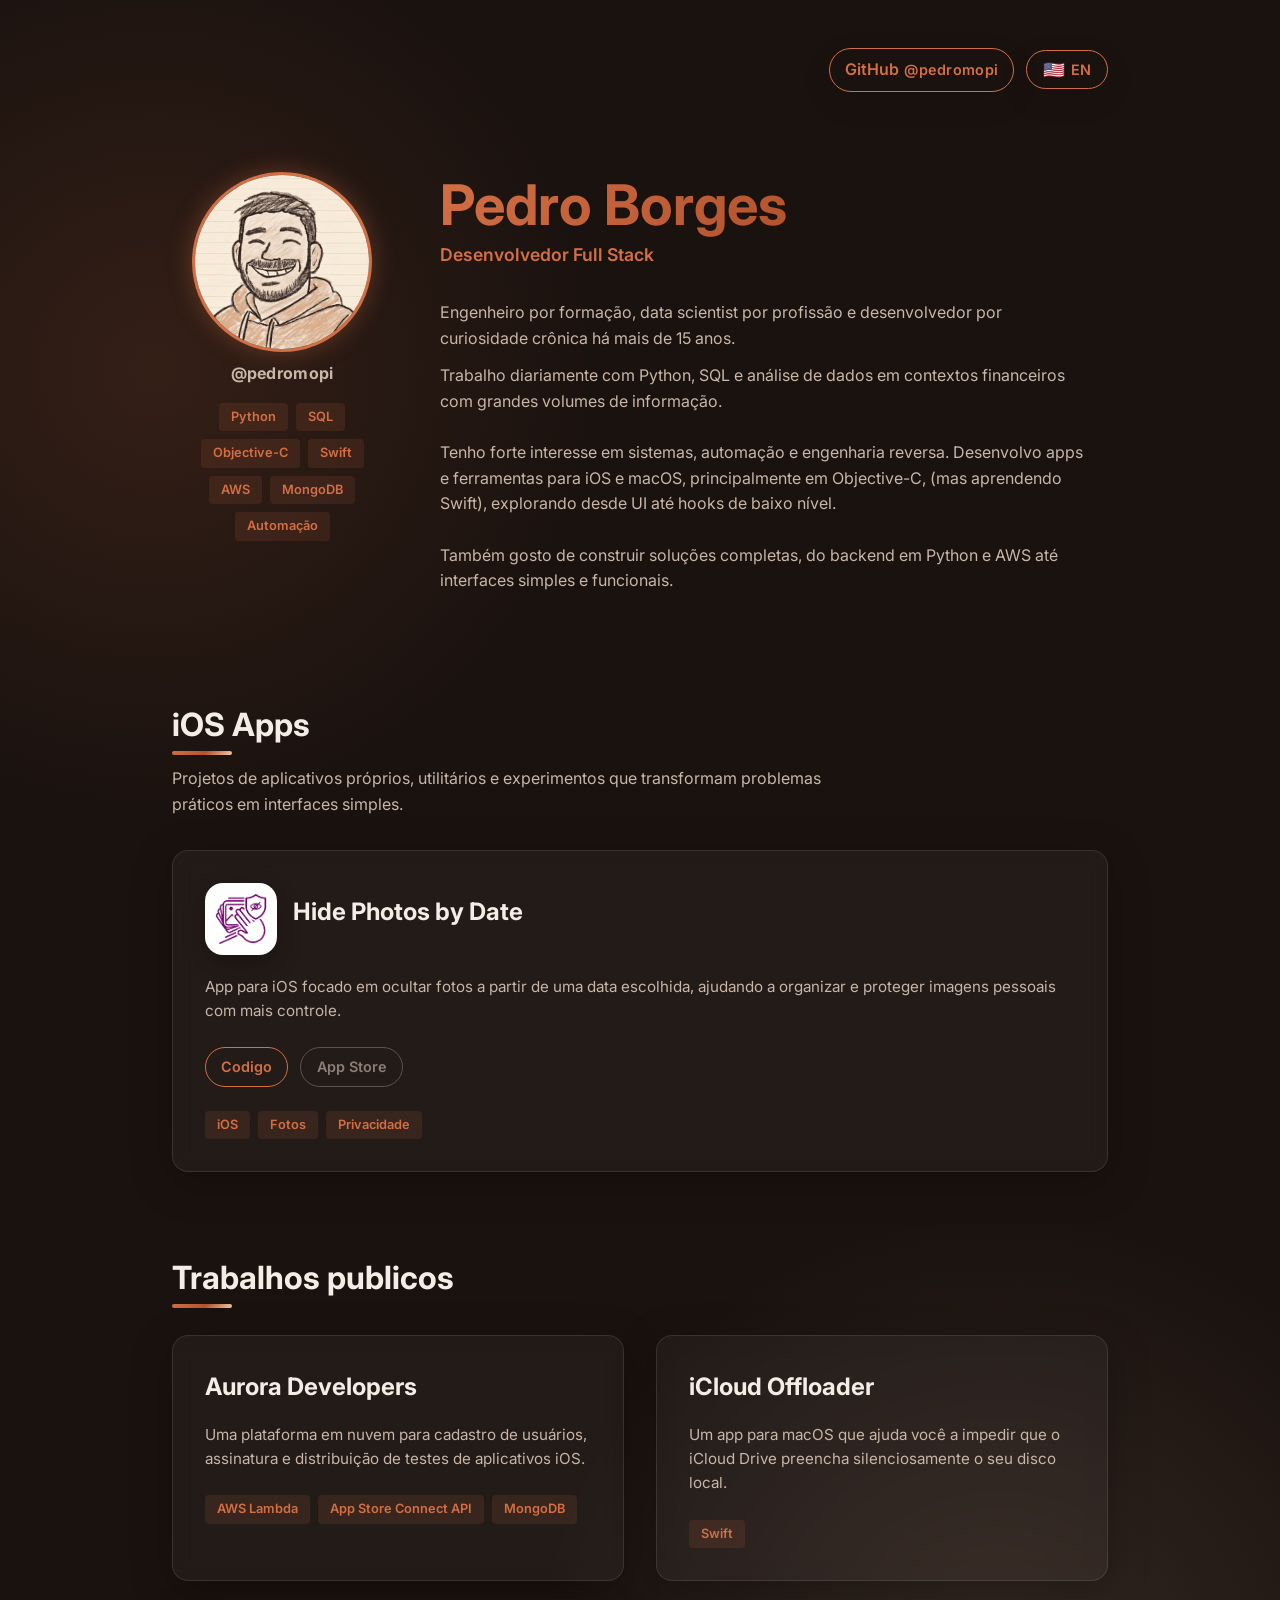
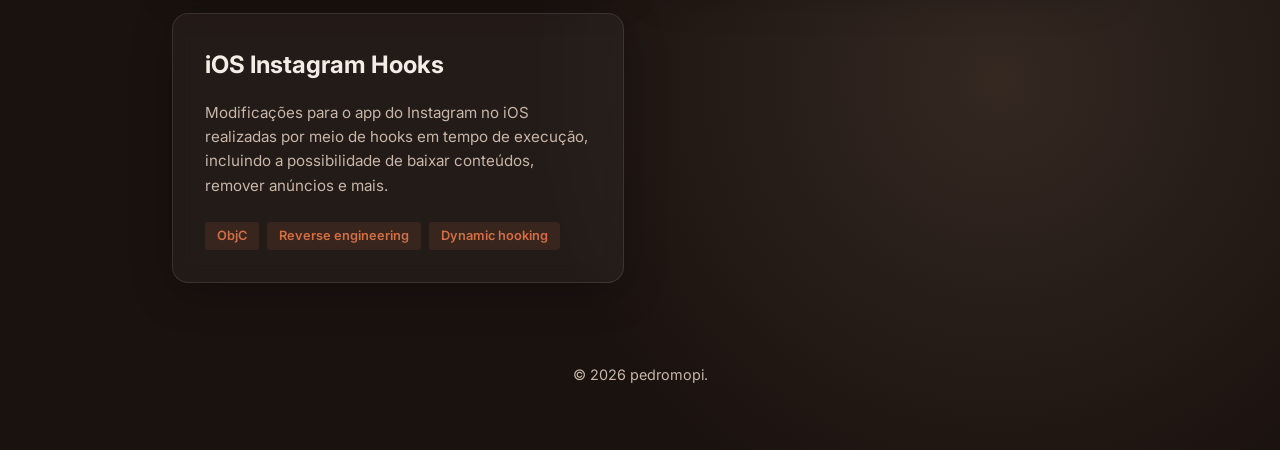
==== index.html @ e076b2d2 "Add app card action buttons" ====
<!DOCTYPE html>
<html lang="pt-BR">
<head>
    <meta charset="UTF-8">
    <meta name="viewport" content="width=device-width, initial-scale=1.0">
    <title>Dev Portfolio</title>
    <link href="https://fonts.googleapis.com/css2?family=Inter:wght@300;400;600;700&display=swap" rel="stylesheet">
    
    <style>
        :root {
            --bg-color: #1a120f;
            --card-bg: rgba(255, 255, 255, 0.04);
            --primary: #d26f45;
            --primary-strong: #b4542f;
            --text-main: #f4ede5;
            --text-secondary: #c8b6a8;
            --gradient: linear-gradient(135deg, #d26f45 0%, #b4542f 55%, #f0c7a4 100%);
        }

        * {
            margin: 0;
            padding: 0;
            box-sizing: border-box;
            font-family: 'Inter', sans-serif;
            transition: all 0.3s ease;
        }

        body {
            background-color: var(--bg-color);
            color: var(--text-main);
            line-height: 1.6;
            overflow-x: hidden;
            background-image: radial-gradient(circle at 12% 18%, rgba(210, 111, 69, 0.14) 0%, transparent 22%),
                              radial-gradient(circle at 78% 82%, rgba(240, 199, 164, 0.12) 0%, transparent 24%);
        }

        /* Container Principal */
        .container {
            max-width: 1000px;
            margin: 0 auto;
            padding: 2rem;
        }

        /* Header e Botão de Idioma */
        header {
            display: flex;
            justify-content: flex-end;
            align-items: center;
            gap: 0.75rem;
            padding: 1rem 0;
        }

        .github-link {
            color: var(--primary);
            text-decoration: none;
            font-weight: 600;
            border: 1px solid var(--primary);
            padding: 0.5rem 0.9rem;
            border-radius: 50px;
            display: flex;
            align-items: center;
            gap: 0.35rem;
            background: transparent;
            box-shadow: 0 10px 30px rgba(0, 0, 0, 0.1);
        }

        .github-link:hover {
            border-color: var(--primary);
            background: var(--primary);
            color: var(--bg-color);
            transform: translateY(-2px);
            box-shadow: 0 10px 30px rgba(210, 111, 69, 0.35);
        }

        .github-handle {
            color: inherit;
            font-weight: 600;
            letter-spacing: 0.3px;
            font-size: 0.9rem;
        }

        .github-link:hover .github-handle {
            color: var(--bg-color);
        }

        .lang-btn {
            background: transparent;
            border: 1px solid var(--primary);
            color: var(--primary);
            padding: 0.5rem 1rem;
            border-radius: 50px;
            cursor: pointer;
            font-weight: 600;
            font-size: 0.9rem;
            display: flex;
            align-items: center;
            gap: 0.4rem;
            box-shadow: 0 10px 30px rgba(0, 0, 0, 0.1);
        }

        .lang-btn:hover {
            background: var(--primary);
            color: var(--bg-color);
            transform: translateY(-2px);
            box-shadow: 0 10px 30px rgba(210, 111, 69, 0.35);
        }

        .flag {
            font-size: 1.1rem;
        }

        /* Hero Section (Sobre) */
        .hero {
            display: flex;
            align-items: flex-start;
            gap: 3rem;
            margin: 4rem 0;
            animation: fadeIn 1s ease-out;
        }

        .profile-img-container {
            position: relative;
            display: flex;
            flex-direction: column;
            align-items: center;
        }

        .profile-img {
            width: 180px;
            height: 180px;
            border-radius: 50%;
            object-fit: cover;
            border: 3px solid var(--primary);
            box-shadow: 0 0 25px rgba(210, 111, 69, 0.35);
        }

        .profile-handle {
            margin-top: 0.6rem;
            font-weight: 700;
            color: var(--text-secondary);
            letter-spacing: 0.3px;
        }

        .profile-skills {
            display: flex;
            flex-wrap: wrap;
            gap: 0.5rem;
            margin-top: 1rem;
            max-width: 220px;
            justify-content: center;
        }

        .hero-content h1 {
            font-size: 3.5rem;
            font-weight: 700;
            margin-bottom: 0.12rem;
            line-height: 1.18;
            padding-bottom: 0.08rem;
            background: var(--gradient);
            -webkit-background-clip: text;
            -webkit-text-fill-color: transparent;
        }

        .handle-role {
            display: flex;
            align-items: center;
            gap: 0.6rem;
            margin-bottom: 0.35rem;
        }

        .role {
            font-size: 1.1rem;
            color: var(--primary);
            margin: 0;
            font-weight: 600;
        }

        .handle {
            color: var(--text-secondary);
            margin: 0;
            font-weight: 600;
            letter-spacing: 0.3px;
        }

        .description {
            color: var(--text-secondary);
            max-width: 650px;
            font-size: 1rem;
            white-space: pre-line;
        }

        .description .extra {
            display: block;
            margin-top: 0.75rem;
        }

        /* Projetos */
        .projects-section {
            margin-top: 5rem;
        }

        .section-title {
            font-size: 2rem;
            margin-bottom: 2rem;
            position: relative;
            display: inline-block;
        }

        .section-title::after {
            content: '';
            position: absolute;
            left: 0;
            bottom: -5px;
            width: 60px;
            height: 4px;
            background: var(--gradient);
            border-radius: 2px;
        }

        .section-intro {
            color: var(--text-secondary);
            max-width: 650px;
            margin: -1rem 0 2rem;
        }

        .grid {
            display: grid;
            grid-template-columns: repeat(auto-fit, minmax(300px, 1fr));
            gap: 2rem;
        }

        .card {
            display: block;
            background: var(--card-bg);
            border: 1px solid rgba(255, 255, 255, 0.1);
            border-radius: 16px;
            padding: 2rem;
            backdrop-filter: blur(10px);
            box-shadow: 0 10px 40px rgba(0, 0, 0, 0.25);
            text-decoration: none;
            color: inherit;
            cursor: pointer;
        }

        .card.static-card {
            cursor: default;
        }

        .card:hover,
        .card:focus-visible {
            transform: translateY(-5px);
            border-color: var(--primary);
            box-shadow: 0 10px 30px rgba(0,0,0,0.2);
        }

        .static-card:hover {
            transform: none;
        }

        .card:hover h3,
        .card:focus-visible h3 {
            color: var(--primary);
        }

        .card:focus-visible {
            outline: 2px solid var(--primary);
            outline-offset: 6px;
        }

        .card h3 {
            font-size: 1.5rem;
            margin-bottom: 1rem;
        }

        .app-card h3 {
            margin-bottom: 0.75rem;
        }

        .app-header {
            display: flex;
            align-items: center;
            gap: 1rem;
            margin-bottom: 1.25rem;
        }

        .app-icon {
            width: 72px;
            height: 72px;
            border-radius: 18px;
            flex: 0 0 72px;
            object-fit: cover;
            box-shadow: 0 10px 24px rgba(0, 0, 0, 0.24);
        }

        .card p {
            color: var(--text-secondary);
            font-size: 0.95rem;
            margin-bottom: 1.5rem;
        }

        .app-actions {
            display: flex;
            flex-wrap: wrap;
            gap: 0.75rem;
            margin-bottom: 1.5rem;
        }

        .app-action {
            border: 1px solid var(--primary);
            border-radius: 50px;
            color: var(--primary);
            display: inline-flex;
            align-items: center;
            justify-content: center;
            min-height: 38px;
            padding: 0.45rem 0.95rem;
            text-decoration: none;
            font-size: 0.9rem;
            font-weight: 600;
        }

        .app-action:hover,
        .app-action:focus-visible {
            background: var(--primary);
            color: var(--bg-color);
        }

        .app-action.is-disabled {
            border-color: rgba(200, 182, 168, 0.35);
            color: rgba(200, 182, 168, 0.65);
            cursor: not-allowed;
        }

        .app-action.is-disabled:hover,
        .app-action.is-disabled:focus-visible {
            background: transparent;
            color: rgba(200, 182, 168, 0.65);
        }

        .tech-stack {
            display: flex;
            gap: 0.5rem;
            flex-wrap: wrap;
        }

        .tag {
            background: rgba(210, 111, 69, 0.12);
            color: var(--primary);
            padding: 0.25rem 0.75rem;
            border-radius: 4px;
            font-size: 0.8rem;
            font-weight: 600;
        }

        /* Footer */
        footer {
            margin-top: 5rem;
            text-align: center;
            color: var(--text-secondary);
            padding-bottom: 2rem;
            font-size: 0.9rem;
        }

        /* Mobile */
        @media (max-width: 768px) {
            .hero {
                flex-direction: column;
                align-items: center;
                text-align: center;
                gap: 2rem;
            }
            
            .hero-content h1 {
                font-size: 2.5rem;
            }

            .description {
                margin: 0 auto;
            }
        }

        @keyframes fadeIn {
            from { opacity: 0; transform: translateY(20px); }
            to { opacity: 1; transform: translateY(0); }
        }
    </style>
</head>
<body>

    <div class="container">
        <header>
            <a class="github-link" href="https://github.com/pedromopi" target="_blank" rel="noopener noreferrer">
                GitHub
                <span class="github-handle">@pedromopi</span>
            </a>
            <button class="lang-btn" onclick="toggleLanguage()" id="btn-lang">
                <span class="flag" id="flag"></span>
                <span id="btn-lang-text"></span>
            </button>
        </header>

        <section class="hero">
            <div class="profile-img-container">
                <img src="img/me_compresssed.png" alt="Profile" class="profile-img">
                <p class="profile-handle">@pedromopi</p>
                <div class="profile-skills">
                    <span class="tag">Python</span>
                    <span class="tag">SQL</span>
                    <span class="tag">Objective-C</span>
                    <span class="tag">Swift</span>
                    <span class="tag">AWS</span>
                    <span class="tag">MongoDB</span>
                    <span class="tag">Automação</span>
                </div>
            </div>
            <div class="hero-content">
                <h1>Pedro Borges</h1>
                <div class="handle-role">
                    <p class="role" data-key="role"></p>
                </div>
                <p class="description" data-key="desc">
                    <span data-key="descIntro"></span>
                    <span class="extra" id="desc-more" data-key="descMore"></span>
                </p>
            </div>
        </section>

        <section class="projects-section">
            <h2 class="section-title" data-key="appsTitle"></h2>
            <p class="section-intro" data-key="appsIntro"></p>

            <div class="grid">
                <div class="card app-card static-card">
                    <div class="app-header">
                        <img class="app-icon" src="img/hide-photos-by-date-icon.png?v=d533d44" alt="Hide Photos by Date app icon">
                        <h3>Hide Photos by Date</h3>
                    </div>
                    <p data-key="app1Desc"></p>
                    <div class="app-actions">
                        <a class="app-action" href="https://github.com/pedromopi/hide-photos-by-date" target="_blank" rel="noopener noreferrer" data-key="codeAction"></a>
                        <span class="app-action is-disabled" aria-disabled="true" data-key="storeAction"></span>
                    </div>
                    <div class="tech-stack">
                        <span class="tag">iOS</span>
                        <span class="tag">Fotos</span>
                        <span class="tag">Privacidade</span>
                    </div>
                </div>
            </div>
        </section>

        <section class="projects-section">
            <h2 class="section-title" data-key="projectsTitle"></h2>
            
            <div class="grid">
                <a class="card" href="https://pedro-public-repo.s3.us-east-2.amazonaws.com/aurora.html" target="_blank" rel="noopener noreferrer">
                    <h3>Aurora Developers</h3>
                    <p data-key="p1Desc"></p>
                    <div class="tech-stack">
                        <span class="tag">AWS Lambda</span>
                        <span class="tag">App Store Connect API</span>
                        <span class="tag">MongoDB</span>
                    </div>
                </a>

                <a class="card" href="https://github.com/pedromopi/iCloudOffloader" target="_blank" rel="noopener noreferrer">
                    <h3>iCloud Offloader</h3>
                    <p data-key="p2Desc"></p>
                    <div class="tech-stack">
                        <span class="tag">Swift</span>
                    </div>
                </a>

                <a class="card" href="https://github.com/pedromopi" target="_blank" rel="noopener noreferrer">
                    <h3>iOS Instagram Hooks</h3>
                    <p data-key="p3Desc"></p>
                    <div class="tech-stack">
                        <span class="tag">ObjC</span>
                        <span class="tag">Reverse engineering</span>
                        <span class="tag">Dynamic hooking</span>
                    </div>
                </a>
            </div>
        </section>

        <footer>
            <p>&copy; <span id="year"></span> pedromopi.</p>
        </footer>
    </div>

    <script>
        // Configuração de Idiomas
        const translations = {
            pt: {
                btn: "EN",
                flag: "🇺🇸",
                role: "Desenvolvedor Full Stack",
                descIntro: "Engenheiro por formação, data scientist por profissão e desenvolvedor por curiosidade crônica há mais de 15 anos.",
                descMore: "Trabalho diariamente com Python, SQL e análise de dados em contextos financeiros com grandes volumes de informação.\n\nTenho forte interesse em sistemas, automação e engenharia reversa. Desenvolvo apps e ferramentas para iOS e macOS, principalmente em Objective-C, (mas aprendendo Swift), explorando desde UI até hooks de baixo nível.\n\nTambém gosto de construir soluções completas, do backend em Python e AWS até interfaces simples e funcionais.",
                btnMore: "Ver mais",
                btnLess: "Ver menos",
                projectsTitle: "Trabalhos publicos",
                p1Desc: "Uma plataforma em nuvem para cadastro de usuários, assinatura e distribuição de testes de aplicativos iOS.",
                p2Desc: "Um app para macOS que ajuda você a impedir que o iCloud Drive preencha silenciosamente o seu disco local.",
                p3Desc: "Modificações para o app do Instagram no iOS realizadas por meio de hooks em tempo de execução, incluindo a possibilidade de baixar conteúdos, remover anúncios e mais.",
                appsTitle: "iOS Apps",
                appsIntro: "Projetos de aplicativos próprios, utilitários e experimentos que transformam problemas práticos em interfaces simples.",
                app1Desc: "App para iOS focado em ocultar fotos a partir de uma data escolhida, ajudando a organizar e proteger imagens pessoais com mais controle.",
                codeAction: "Codigo",
                storeAction: "App Store"
            },
            en: {
                btn: "PT",
                flag: "🇧🇷",
                role: "Full Stack Developer",
                descIntro: "Engineer turned data scientist and developer out of chronic curiosity for over 15 years.",
                descMore: "I work daily with Python, SQL, and data analysis in financial contexts with large volumes of information.\n\nI have a strong interest in systems, automation, and reverse engineering. I build apps and tools for iOS and macOS, mainly in Objective-C (learning Swift), exploring everything from UI to low-level hooks.\n\nI also enjoy building end-to-end solutions, from Python/AWS backends to simple, functional interfaces.",
                btnMore: "Read more",
                btnLess: "Read less",
                projectsTitle: "Public Works",
                p1Desc: "A cloud platform for user enrollment, signing and distribution of iOS app tests.",
                p2Desc: "A macOS app that helps you stop iCloud Drive from silently filling up your local disk.",
                p3Desc: "Modifications for Instagram's iOS app performed via on-the-fly hooks, including the ability to download content, remove ads, and more.",
                appsTitle: "iOS Apps",
                appsIntro: "Personal app projects, utilities, and experiments that turn practical problems into simple interfaces.",
                app1Desc: "An iOS app focused on hiding photos from a selected date, helping organize and protect personal images with more control.",
                codeAction: "Code",
                storeAction: "App Store"
            }
        };

        let currentLang = 'pt';
        function setLanguage(lang) {
            currentLang = lang;
            const t = translations[currentLang];

            document.getElementById('btn-lang-text').textContent = t.btn;
            document.getElementById('flag').textContent = t.flag;

            document.querySelectorAll('[data-key]').forEach(element => {
                const key = element.getAttribute('data-key');
                if (t[key]) {
                    element.textContent = t[key];
                }
            });
        }

        function toggleLanguage() {
            setLanguage(currentLang === 'pt' ? 'en' : 'pt');
        }

        // Atualiza o ano automaticamente
        document.getElementById('year').innerText = new Date().getFullYear();
        setLanguage(currentLang);
    </script>
</body>
</html>
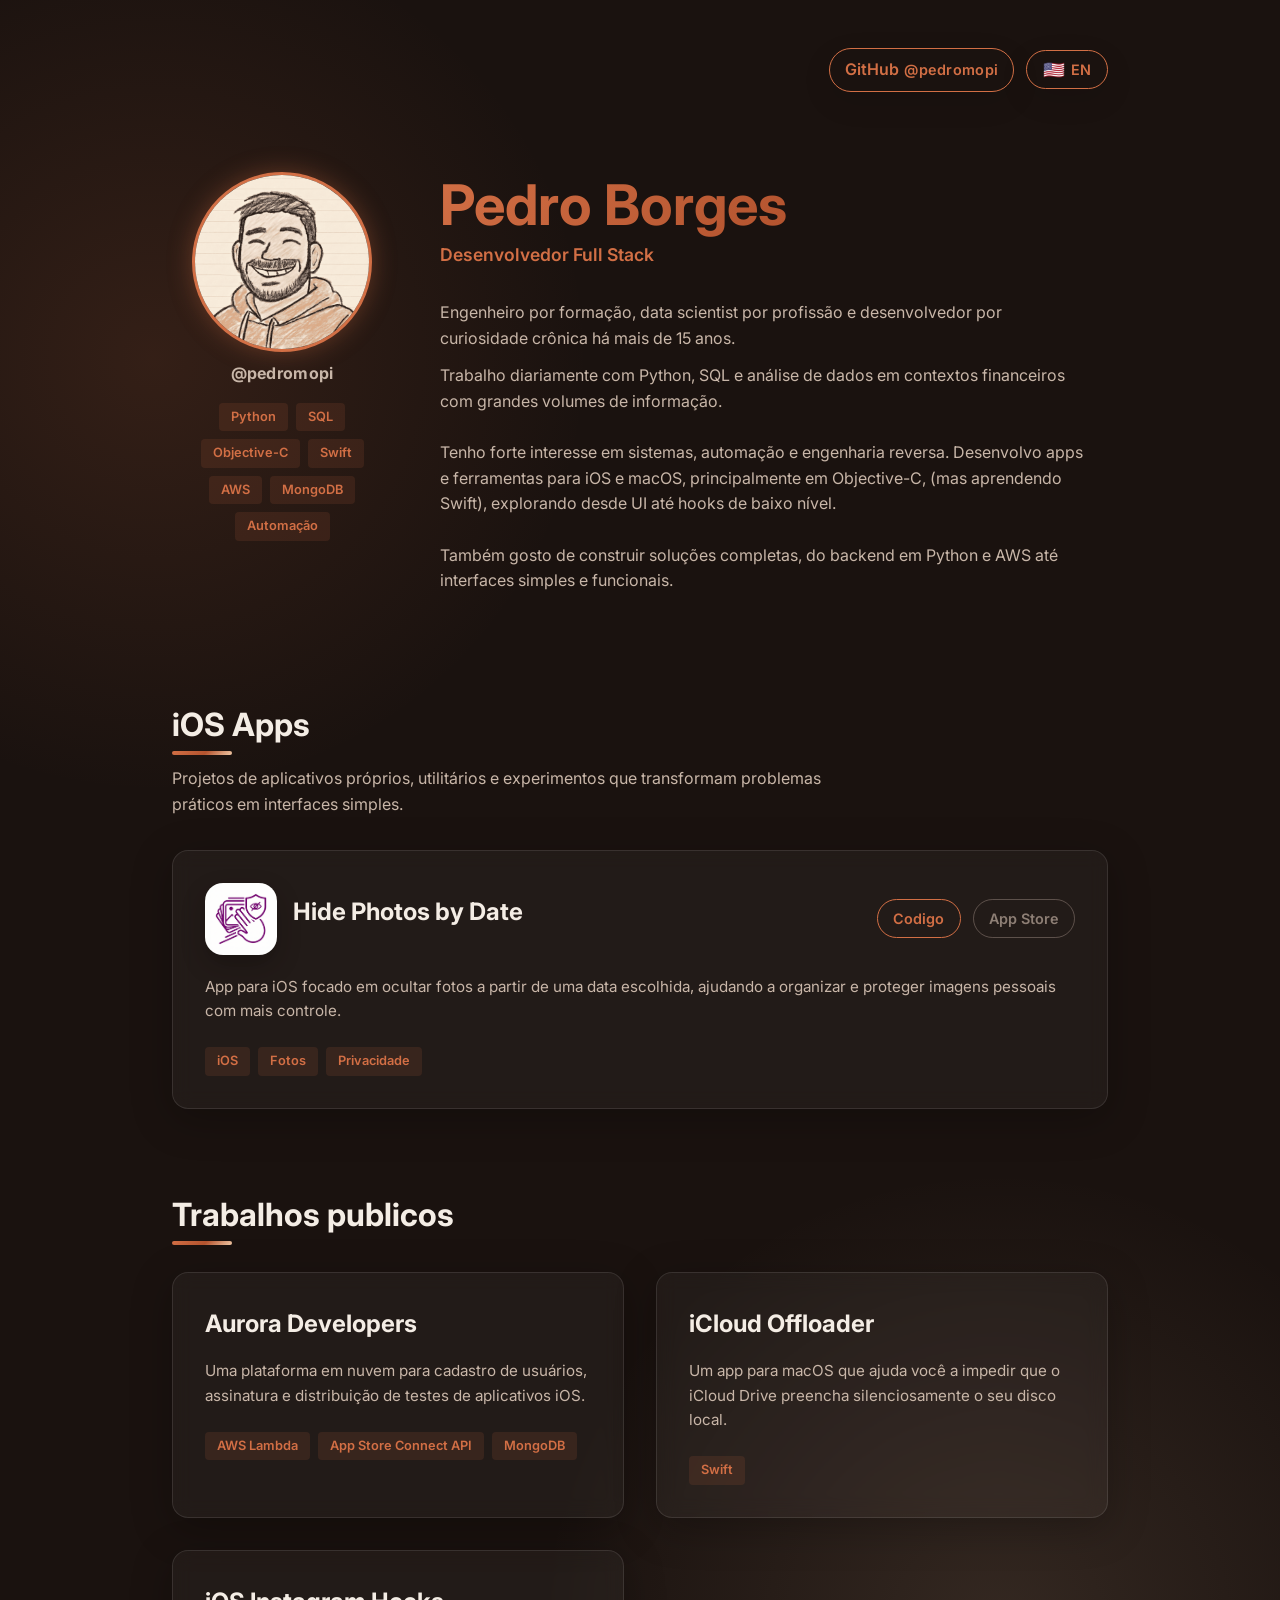
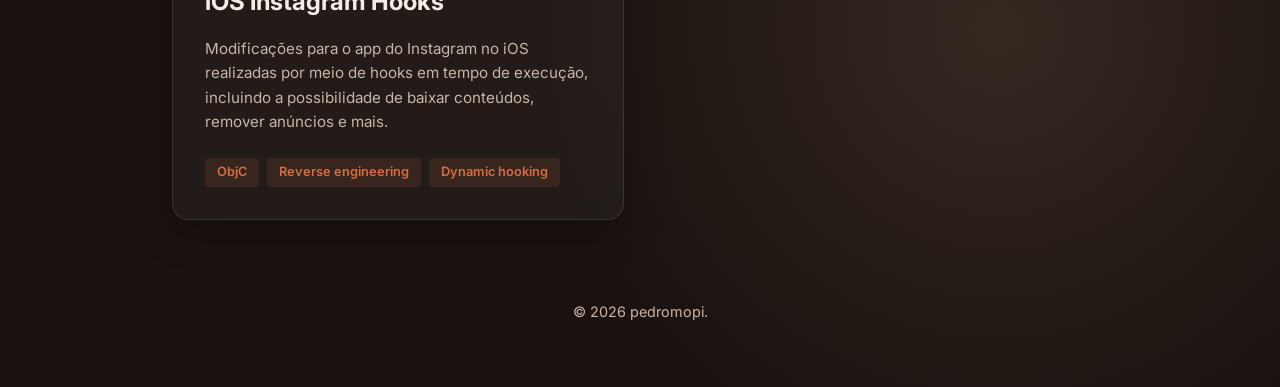
==== commit 80575eec: "Move app actions to card header" ====
--- a/index.html
+++ b/index.html
@@ -283,6 +283,13 @@
             margin-bottom: 1.25rem;
         }
 
+        .app-identity {
+            display: flex;
+            align-items: center;
+            gap: 1rem;
+            min-width: 0;
+        }
+
         .app-icon {
             width: 72px;
             height: 72px;
@@ -302,7 +309,8 @@
             display: flex;
             flex-wrap: wrap;
             gap: 0.75rem;
-            margin-bottom: 1.5rem;
+            margin-left: auto;
+            justify-content: flex-end;
         }
 
         .app-action {
@@ -376,6 +384,16 @@
 
             .description {
                 margin: 0 auto;
+            }
+
+            .app-header {
+                align-items: flex-start;
+                flex-direction: column;
+            }
+
+            .app-actions {
+                margin-left: 0;
+                justify-content: flex-start;
             }
         }
 
@@ -432,14 +450,16 @@
             <div class="grid">
                 <div class="card app-card static-card">
                     <div class="app-header">
-                        <img class="app-icon" src="img/hide-photos-by-date-icon.png?v=d533d44" alt="Hide Photos by Date app icon">
-                        <h3>Hide Photos by Date</h3>
+                        <div class="app-identity">
+                            <img class="app-icon" src="img/hide-photos-by-date-icon.png?v=d533d44" alt="Hide Photos by Date app icon">
+                            <h3>Hide Photos by Date</h3>
+                        </div>
+                        <div class="app-actions">
+                            <a class="app-action" href="https://github.com/pedromopi/hide-photos-by-date" target="_blank" rel="noopener noreferrer" data-key="codeAction"></a>
+                            <span class="app-action is-disabled" aria-disabled="true" data-key="storeAction"></span>
+                        </div>
                     </div>
                     <p data-key="app1Desc"></p>
-                    <div class="app-actions">
-                        <a class="app-action" href="https://github.com/pedromopi/hide-photos-by-date" target="_blank" rel="noopener noreferrer" data-key="codeAction"></a>
-                        <span class="app-action is-disabled" aria-disabled="true" data-key="storeAction"></span>
-                    </div>
                     <div class="tech-stack">
                         <span class="tag">iOS</span>
                         <span class="tag">Fotos</span>
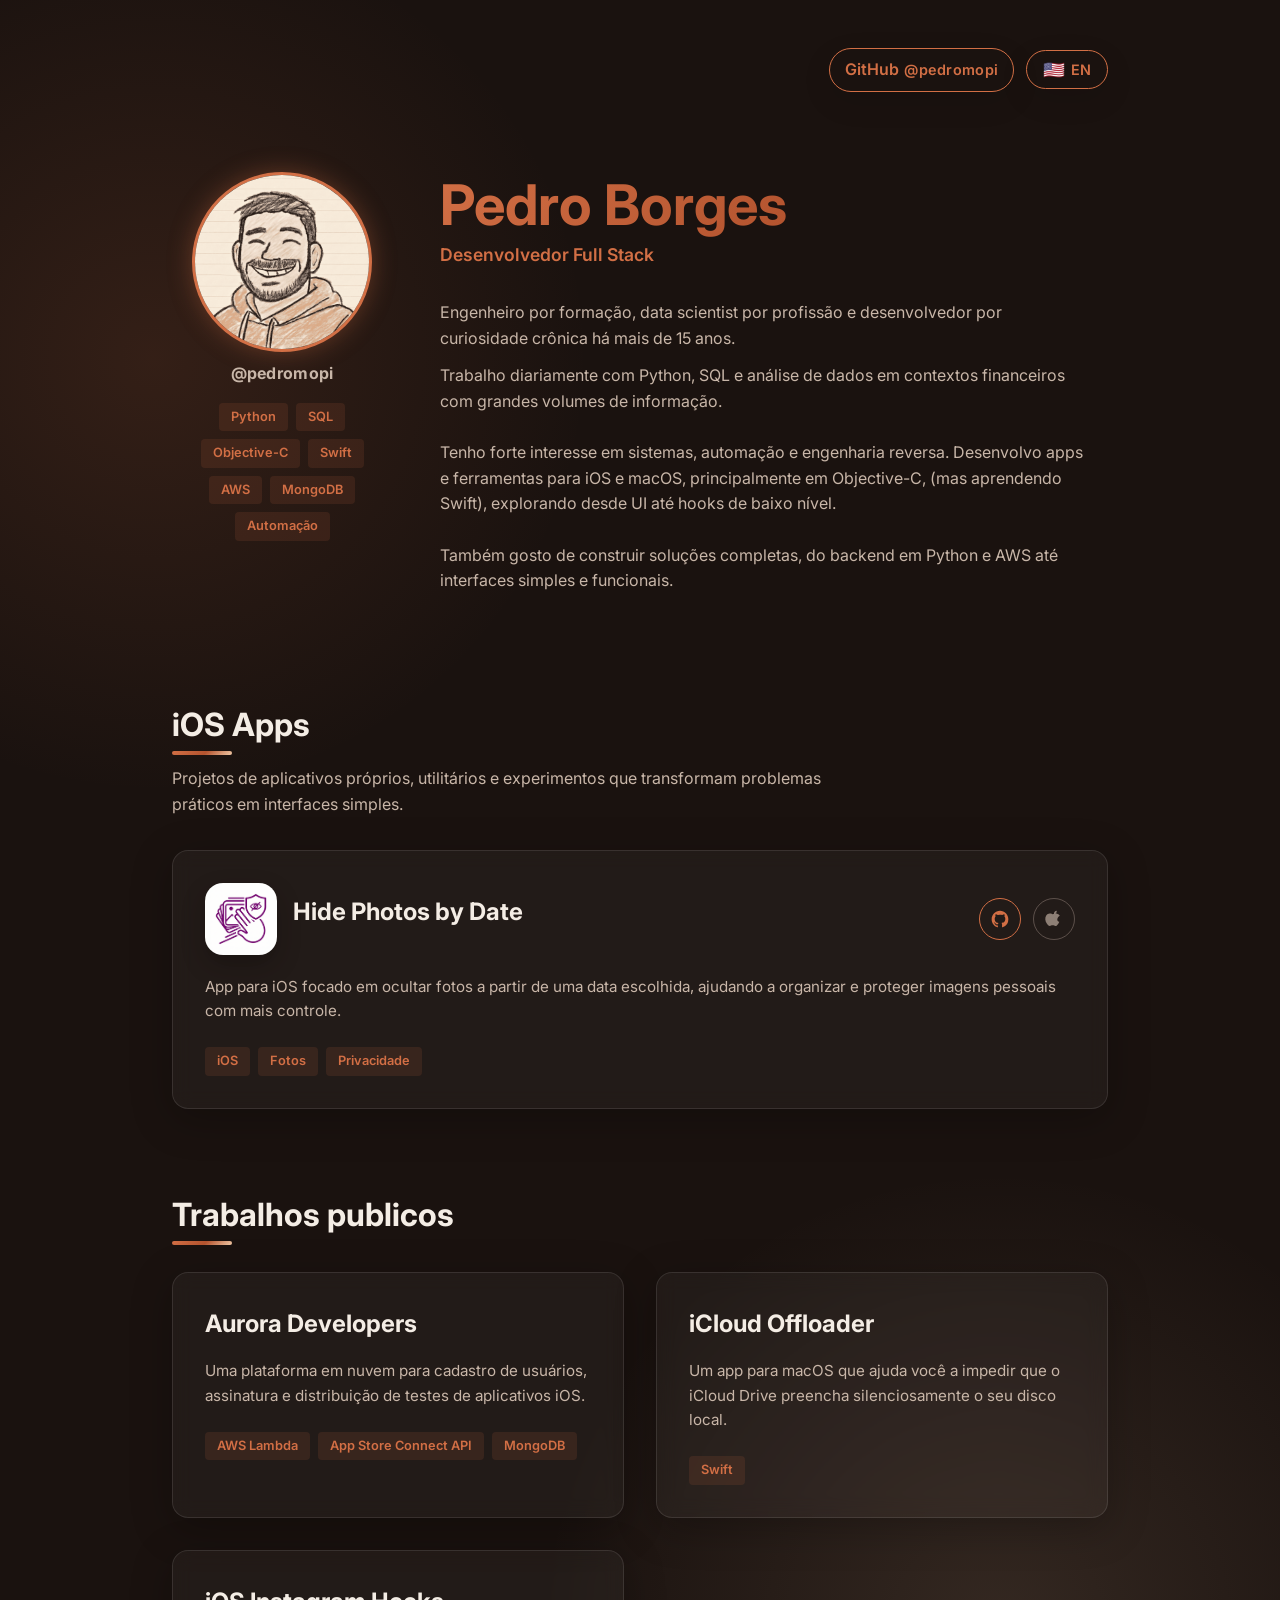
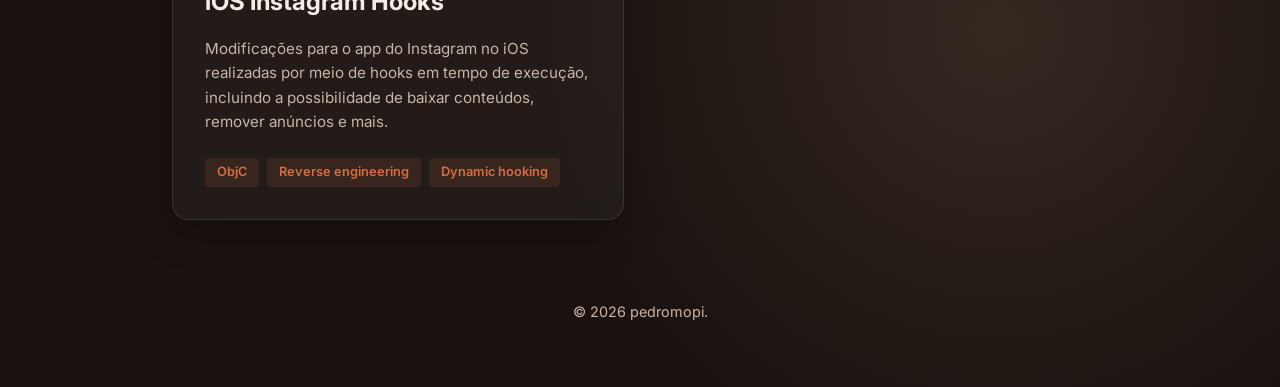
==== commit 95d601c5: "Use icons for app actions" ====
--- a/index.html
+++ b/index.html
@@ -320,17 +320,21 @@
             display: inline-flex;
             align-items: center;
             justify-content: center;
-            min-height: 38px;
-            padding: 0.45rem 0.95rem;
+            width: 42px;
+            height: 42px;
             text-decoration: none;
-            font-size: 0.9rem;
-            font-weight: 600;
         }
 
         .app-action:hover,
         .app-action:focus-visible {
             background: var(--primary);
             color: var(--bg-color);
+        }
+
+        .app-action svg {
+            width: 20px;
+            height: 20px;
+            fill: currentColor;
         }
 
         .app-action.is-disabled {
@@ -455,8 +459,16 @@
                             <h3>Hide Photos by Date</h3>
                         </div>
                         <div class="app-actions">
-                            <a class="app-action" href="https://github.com/pedromopi/hide-photos-by-date" target="_blank" rel="noopener noreferrer" data-key="codeAction"></a>
-                            <span class="app-action is-disabled" aria-disabled="true" data-key="storeAction"></span>
+                            <a class="app-action" href="https://github.com/pedromopi/hide-photos-by-date" target="_blank" rel="noopener noreferrer" aria-label="GitHub">
+                                <svg viewBox="0 0 24 24" aria-hidden="true">
+                                    <path d="M12 2C6.48 2 2 6.58 2 12.24c0 4.52 2.87 8.35 6.84 9.71.5.09.68-.22.68-.49 0-.24-.01-.88-.01-1.73-2.78.62-3.37-1.37-3.37-1.37-.45-1.18-1.11-1.49-1.11-1.49-.91-.64.07-.63.07-.63 1 .07 1.53 1.06 1.53 1.06.9 1.56 2.36 1.11 2.93.85.09-.67.35-1.11.63-1.37-2.22-.26-4.55-1.14-4.55-5.06 0-1.12.39-2.03 1.03-2.75-.1-.26-.45-1.3.1-2.71 0 0 .84-.28 2.75 1.05A9.33 9.33 0 0 1 12 6.98c.85 0 1.7.12 2.5.34 1.9-1.33 2.74-1.05 2.74-1.05.55 1.41.2 2.45.1 2.71.64.72 1.03 1.63 1.03 2.75 0 3.93-2.34 4.79-4.57 5.05.36.32.68.94.68 1.9 0 1.37-.01 2.47-.01 2.8 0 .27.18.59.69.49A10.1 10.1 0 0 0 22 12.24C22 6.58 17.52 2 12 2Z"/>
+                                </svg>
+                            </a>
+                            <span class="app-action is-disabled" aria-label="App Store" aria-disabled="true">
+                                <svg viewBox="0 0 24 24" aria-hidden="true">
+                                    <path d="M16.73 2.75c.06 1.24-.43 2.34-1.12 3.13-.75.86-1.98 1.52-3.17 1.43-.08-1.18.47-2.4 1.14-3.16.77-.88 2.1-1.55 3.15-1.4Zm3.74 15.88c-.56 1.23-.83 1.78-1.55 2.87-1.01 1.53-2.43 3.43-4.2 3.45-1.57.01-1.98-1-4.11-.99-2.13.01-2.58 1-4.15.99-1.77-.02-3.12-1.73-4.14-3.26C-.51 17.42-.8 12.41 1.06 9.74c1.31-1.89 3.39-3 5.33-3.03 1.98-.04 3.85 1.05 4.11 1.05.25 0 2.24-1.31 4.75-1.12 1.05.04 4 .42 5.9 3.19-5.17 2.84-4.33 9.14-.68 8.8Z" transform="scale(.82) translate(2 0)"/>
+                                </svg>
+                            </span>
                         </div>
                     </div>
                     <p data-key="app1Desc"></p>
@@ -525,9 +537,7 @@
                 p3Desc: "Modificações para o app do Instagram no iOS realizadas por meio de hooks em tempo de execução, incluindo a possibilidade de baixar conteúdos, remover anúncios e mais.",
                 appsTitle: "iOS Apps",
                 appsIntro: "Projetos de aplicativos próprios, utilitários e experimentos que transformam problemas práticos em interfaces simples.",
-                app1Desc: "App para iOS focado em ocultar fotos a partir de uma data escolhida, ajudando a organizar e proteger imagens pessoais com mais controle.",
-                codeAction: "Codigo",
-                storeAction: "App Store"
+                app1Desc: "App para iOS focado em ocultar fotos a partir de uma data escolhida, ajudando a organizar e proteger imagens pessoais com mais controle."
             },
             en: {
                 btn: "PT",
@@ -543,9 +553,7 @@
                 p3Desc: "Modifications for Instagram's iOS app performed via on-the-fly hooks, including the ability to download content, remove ads, and more.",
                 appsTitle: "iOS Apps",
                 appsIntro: "Personal app projects, utilities, and experiments that turn practical problems into simple interfaces.",
-                app1Desc: "An iOS app focused on hiding photos from a selected date, helping organize and protect personal images with more control.",
-                codeAction: "Code",
-                storeAction: "App Store"
+                app1Desc: "An iOS app focused on hiding photos from a selected date, helping organize and protect personal images with more control."
             }
         };
 
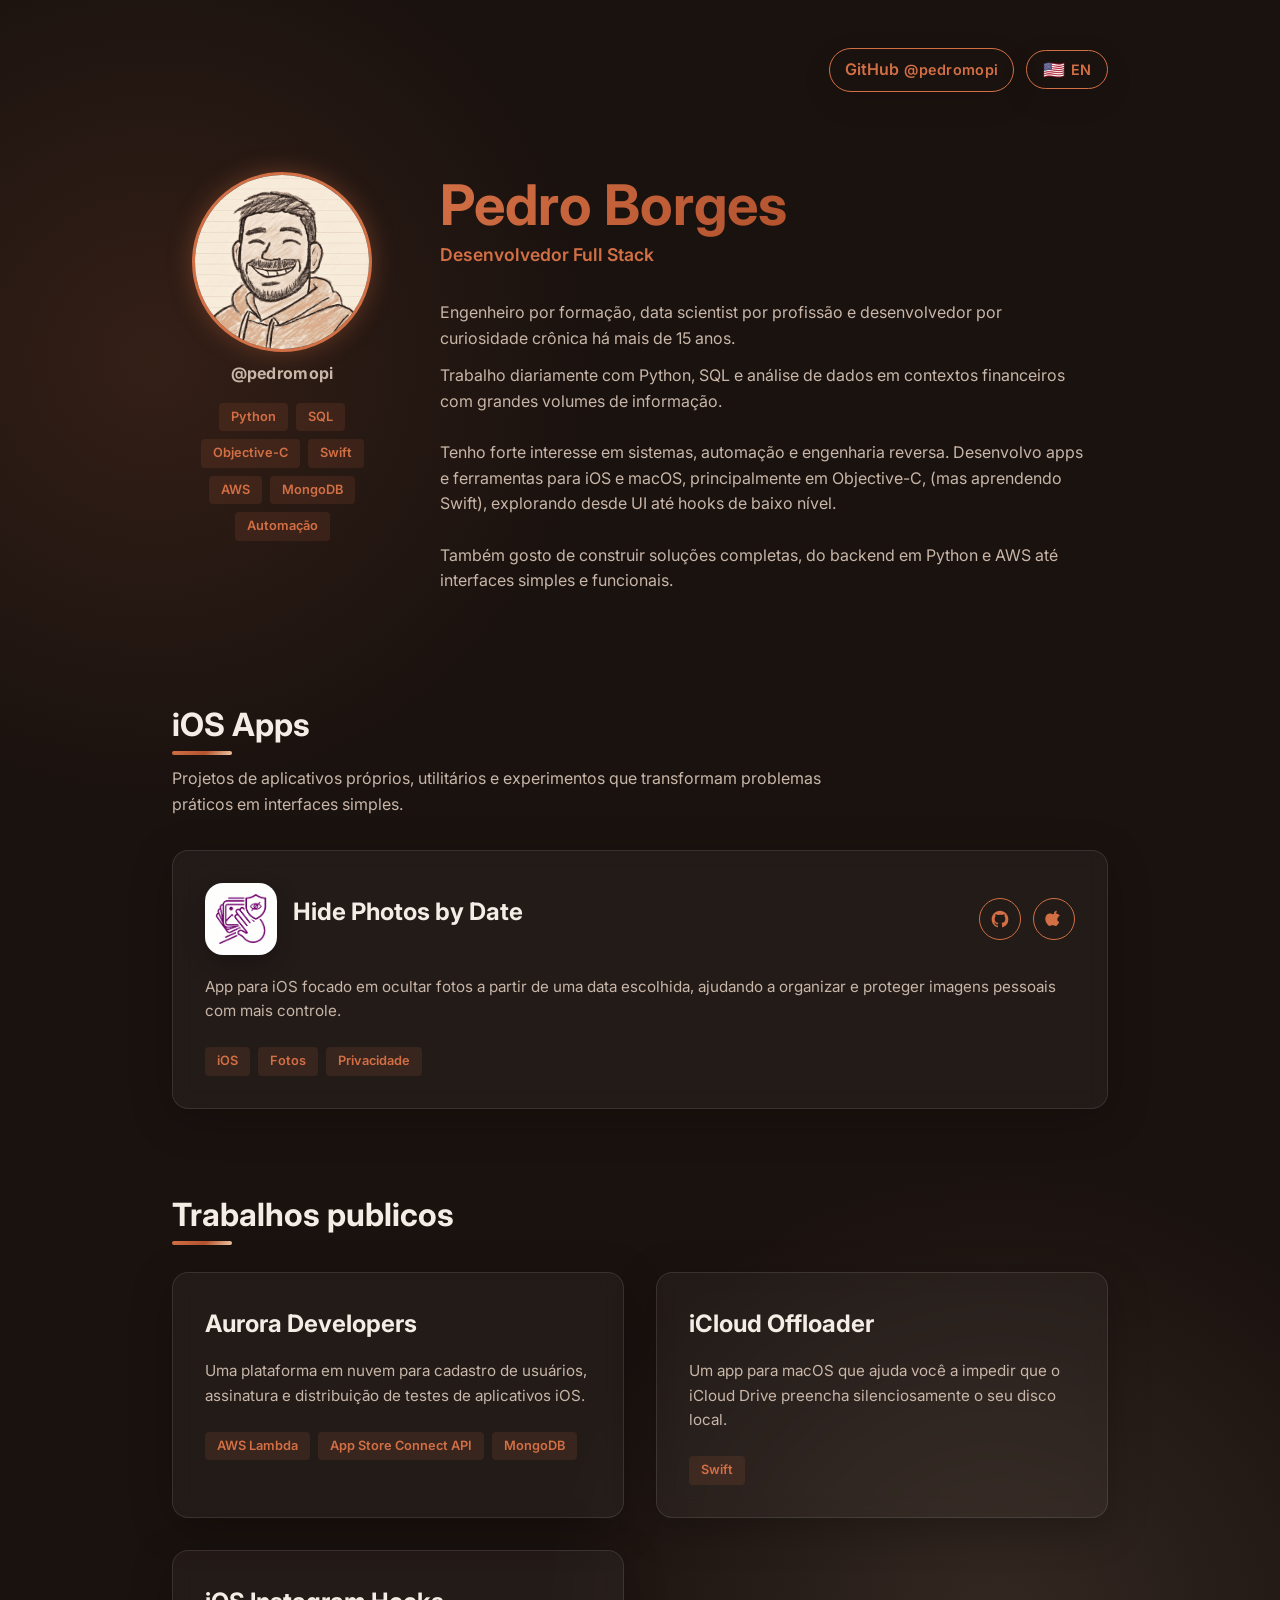
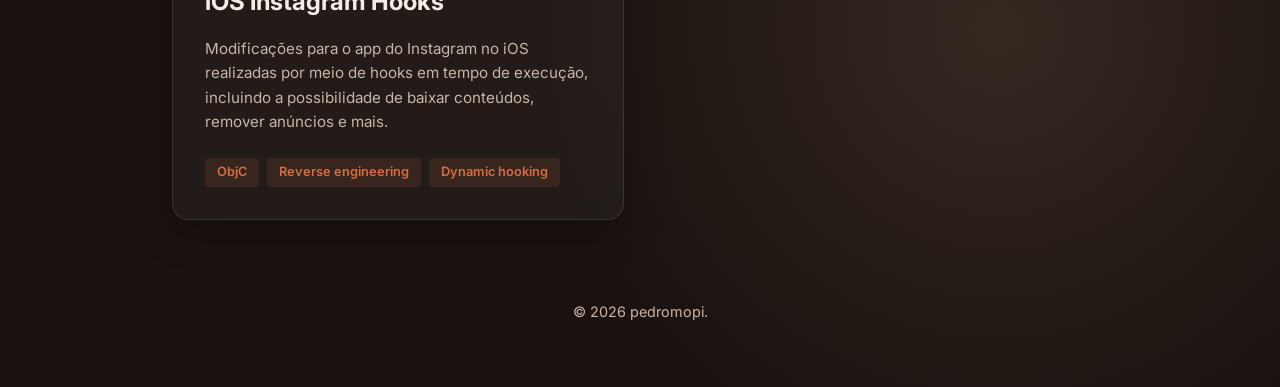
==== commit 88b29470: "Add App Store link for Hide Photos" ====
--- a/index.html
+++ b/index.html
@@ -464,11 +464,11 @@
                                     <path d="M12 2C6.48 2 2 6.58 2 12.24c0 4.52 2.87 8.35 6.84 9.71.5.09.68-.22.68-.49 0-.24-.01-.88-.01-1.73-2.78.62-3.37-1.37-3.37-1.37-.45-1.18-1.11-1.49-1.11-1.49-.91-.64.07-.63.07-.63 1 .07 1.53 1.06 1.53 1.06.9 1.56 2.36 1.11 2.93.85.09-.67.35-1.11.63-1.37-2.22-.26-4.55-1.14-4.55-5.06 0-1.12.39-2.03 1.03-2.75-.1-.26-.45-1.3.1-2.71 0 0 .84-.28 2.75 1.05A9.33 9.33 0 0 1 12 6.98c.85 0 1.7.12 2.5.34 1.9-1.33 2.74-1.05 2.74-1.05.55 1.41.2 2.45.1 2.71.64.72 1.03 1.63 1.03 2.75 0 3.93-2.34 4.79-4.57 5.05.36.32.68.94.68 1.9 0 1.37-.01 2.47-.01 2.8 0 .27.18.59.69.49A10.1 10.1 0 0 0 22 12.24C22 6.58 17.52 2 12 2Z"/>
                                 </svg>
                             </a>
-                            <span class="app-action is-disabled" aria-label="App Store" aria-disabled="true">
+                            <a class="app-action" href="https://apps.apple.com/br/app/hide-photos-by-date/id6780264707" target="_blank" rel="noopener noreferrer" aria-label="App Store">
                                 <svg viewBox="0 0 24 24" aria-hidden="true">
                                     <path d="M16.73 2.75c.06 1.24-.43 2.34-1.12 3.13-.75.86-1.98 1.52-3.17 1.43-.08-1.18.47-2.4 1.14-3.16.77-.88 2.1-1.55 3.15-1.4Zm3.74 15.88c-.56 1.23-.83 1.78-1.55 2.87-1.01 1.53-2.43 3.43-4.2 3.45-1.57.01-1.98-1-4.11-.99-2.13.01-2.58 1-4.15.99-1.77-.02-3.12-1.73-4.14-3.26C-.51 17.42-.8 12.41 1.06 9.74c1.31-1.89 3.39-3 5.33-3.03 1.98-.04 3.85 1.05 4.11 1.05.25 0 2.24-1.31 4.75-1.12 1.05.04 4 .42 5.9 3.19-5.17 2.84-4.33 9.14-.68 8.8Z" transform="scale(.82) translate(2 0)"/>
                                 </svg>
-                            </span>
+                            </a>
                         </div>
                     </div>
                     <p data-key="app1Desc"></p>
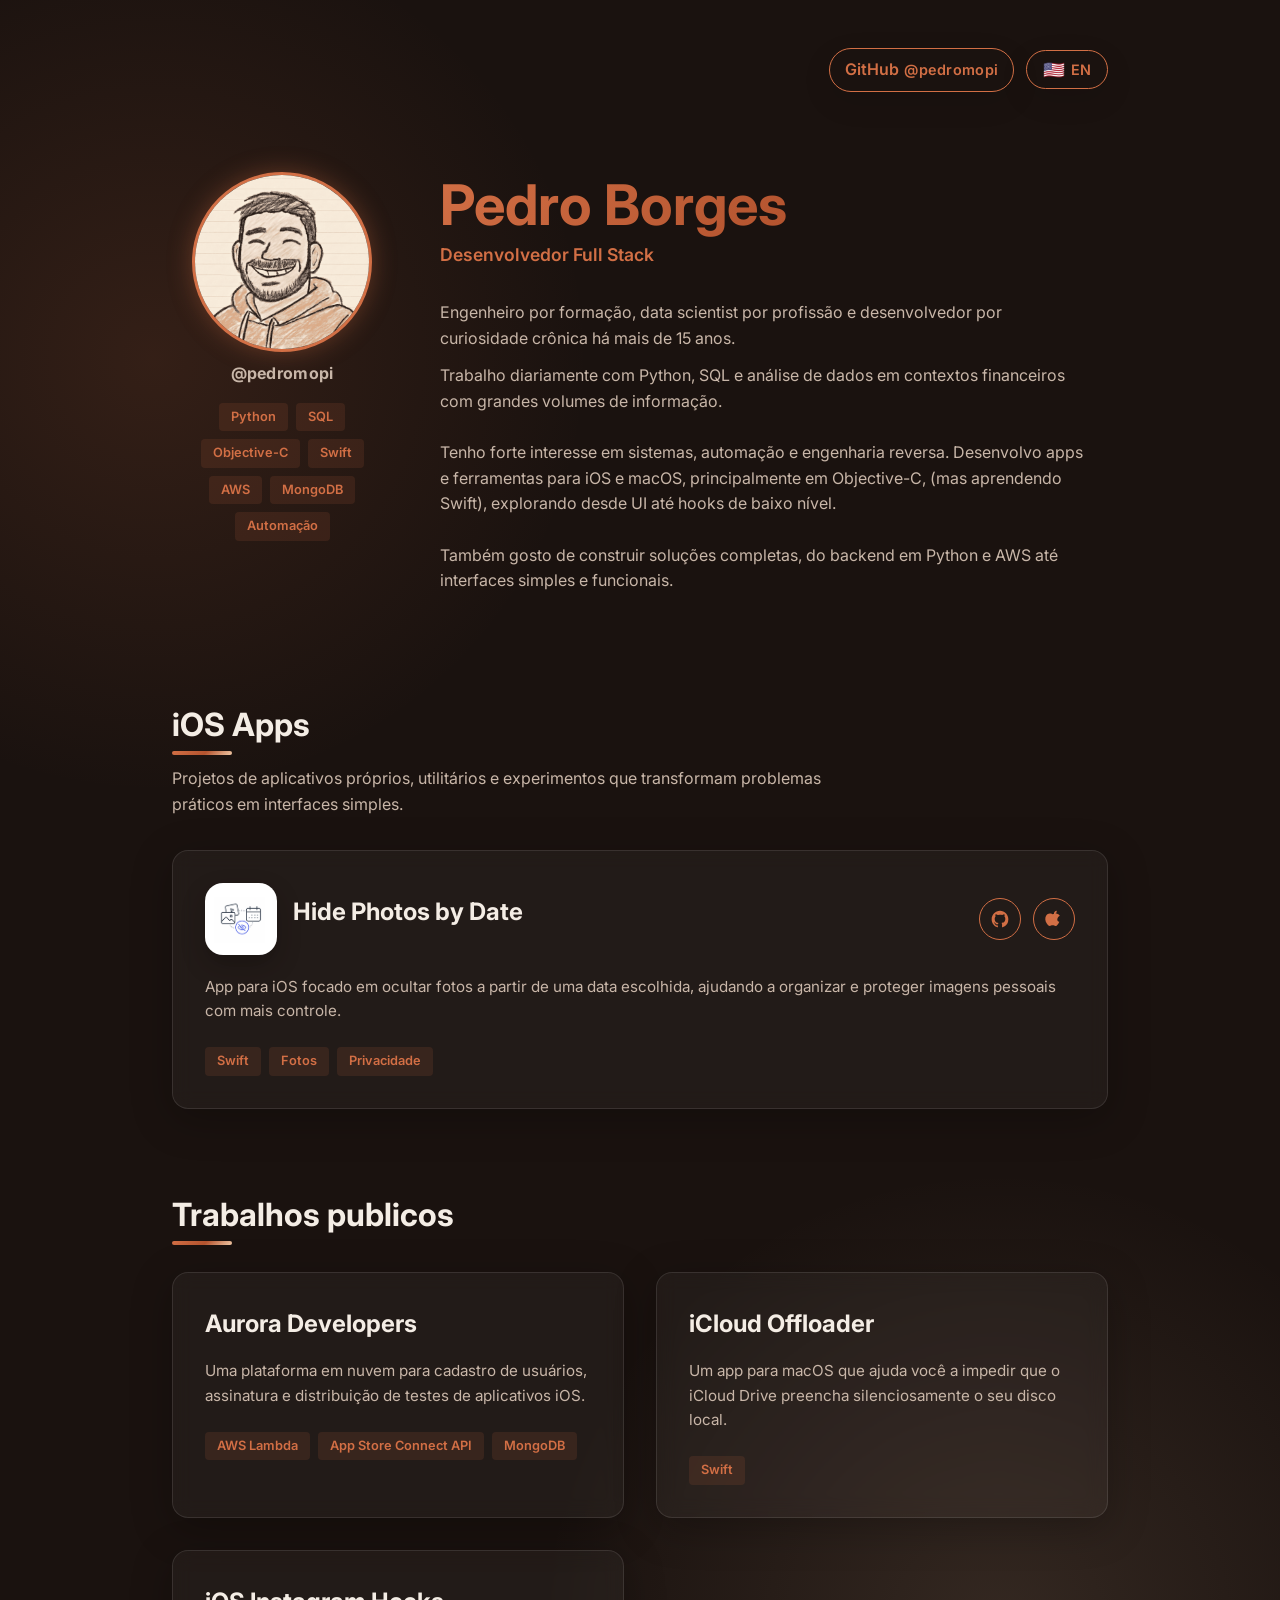
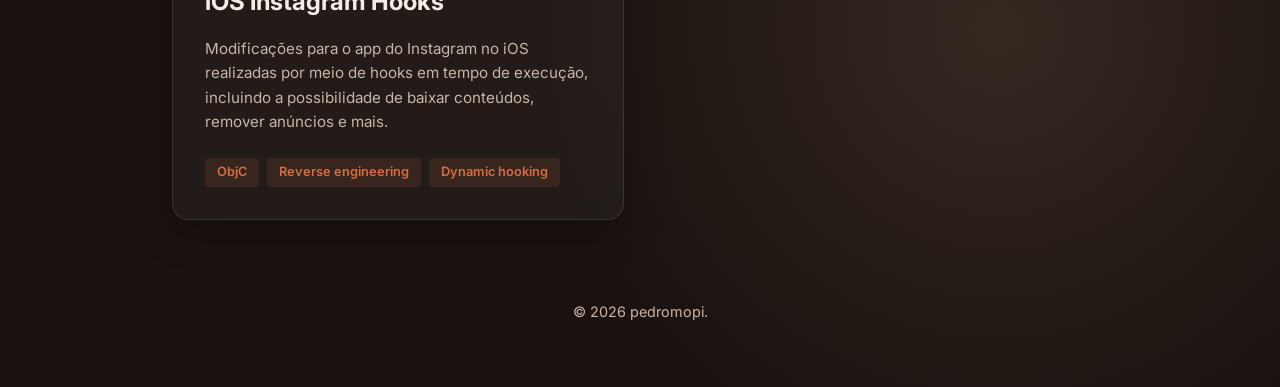
==== commit 8dbce5c0: "Update" ====
--- a/index.html
+++ b/index.html
@@ -473,7 +473,7 @@
                     </div>
                     <p data-key="app1Desc"></p>
                     <div class="tech-stack">
-                        <span class="tag">iOS</span>
+                        <span class="tag">Swift</span>
                         <span class="tag">Fotos</span>
                         <span class="tag">Privacidade</span>
                     </div>
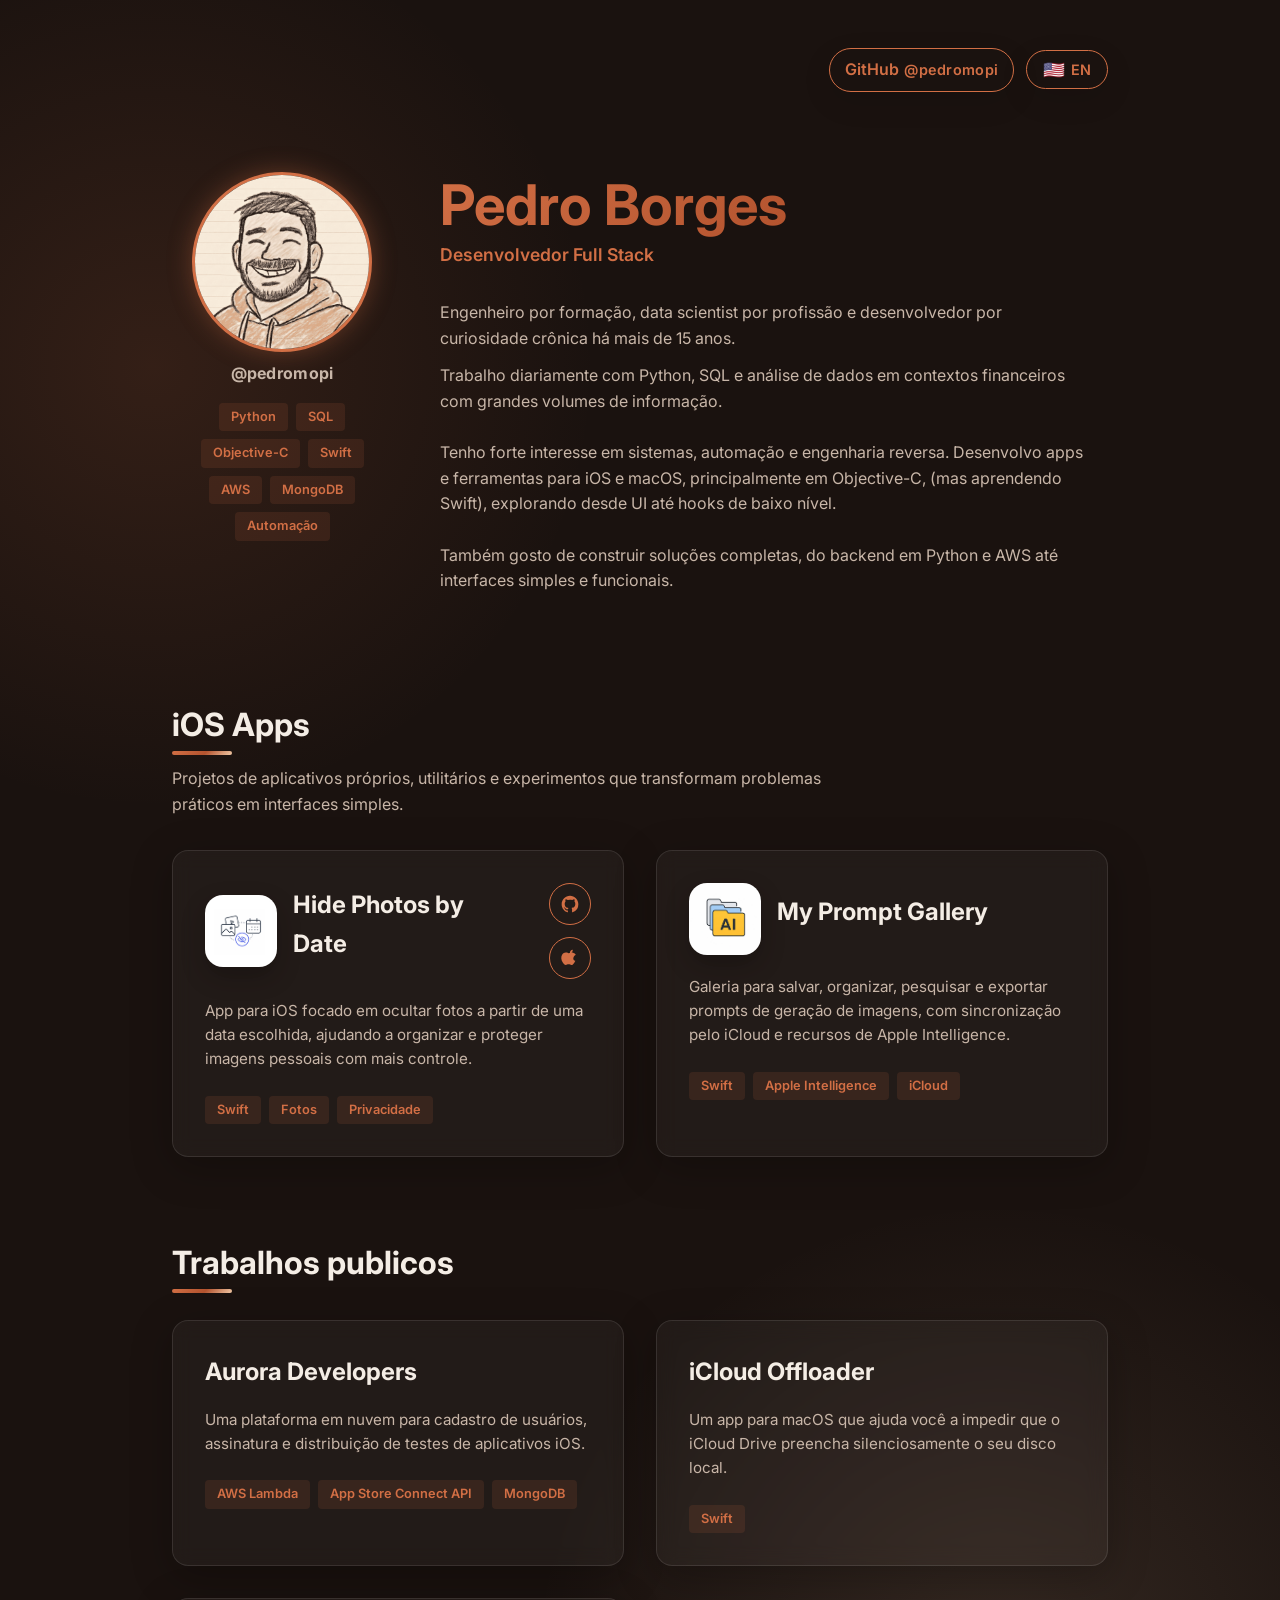
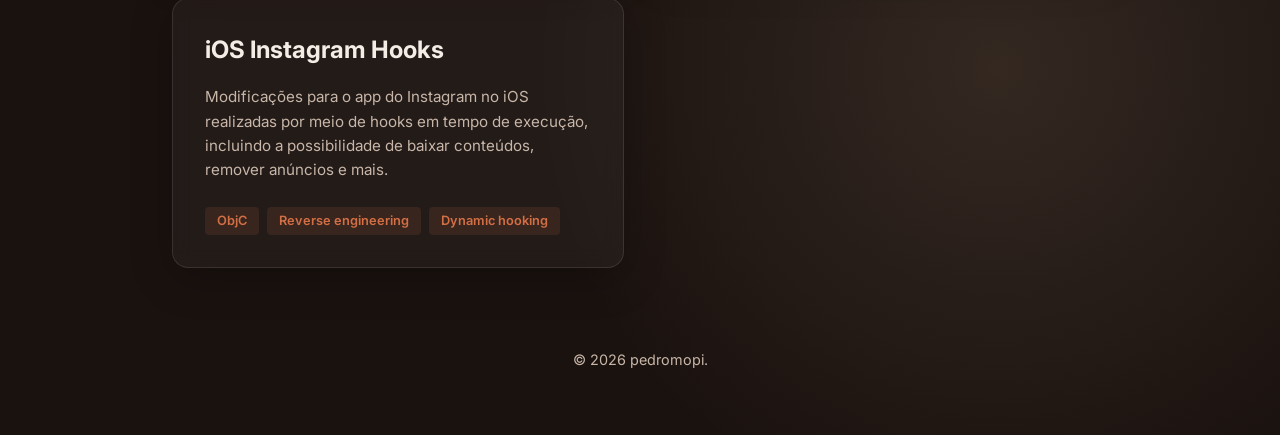
==== commit bbbcc26d: "Update" ====
--- a/index.html
+++ b/index.html
@@ -455,7 +455,7 @@
                 <div class="card app-card static-card">
                     <div class="app-header">
                         <div class="app-identity">
-                            <img class="app-icon" src="img/hide-photos-by-date-icon.png?v=d533d44" alt="Hide Photos by Date app icon">
+                            <img class="app-icon" src="apps/hide-photos-by-date/icon.png?v=d533d44" alt="Hide Photos by Date app icon">
                             <h3>Hide Photos by Date</h3>
                         </div>
                         <div class="app-actions">
@@ -478,6 +478,21 @@
                         <span class="tag">Privacidade</span>
                     </div>
                 </div>
+
+                <div class="card app-card static-card">
+                    <div class="app-header">
+                        <div class="app-identity">
+                            <img class="app-icon" src="apps/my-prompt-gallery/icon.png" alt="My Prompt Gallery app icon">
+                            <h3>My Prompt Gallery</h3>
+                        </div>
+                    </div>
+                    <p data-key="app2Desc"></p>
+                    <div class="tech-stack">
+                        <span class="tag">Swift</span>
+                        <span class="tag">Apple Intelligence</span>
+                        <span class="tag">iCloud</span>
+                    </div>
+                </div>
             </div>
         </section>
 
@@ -537,7 +552,8 @@
                 p3Desc: "Modificações para o app do Instagram no iOS realizadas por meio de hooks em tempo de execução, incluindo a possibilidade de baixar conteúdos, remover anúncios e mais.",
                 appsTitle: "iOS Apps",
                 appsIntro: "Projetos de aplicativos próprios, utilitários e experimentos que transformam problemas práticos em interfaces simples.",
-                app1Desc: "App para iOS focado em ocultar fotos a partir de uma data escolhida, ajudando a organizar e proteger imagens pessoais com mais controle."
+                app1Desc: "App para iOS focado em ocultar fotos a partir de uma data escolhida, ajudando a organizar e proteger imagens pessoais com mais controle.",
+                app2Desc: "Galeria para salvar, organizar, pesquisar e exportar prompts de geração de imagens, com sincronização pelo iCloud e recursos de Apple Intelligence."
             },
             en: {
                 btn: "PT",
@@ -553,7 +569,8 @@
                 p3Desc: "Modifications for Instagram's iOS app performed via on-the-fly hooks, including the ability to download content, remove ads, and more.",
                 appsTitle: "iOS Apps",
                 appsIntro: "Personal app projects, utilities, and experiments that turn practical problems into simple interfaces.",
-                app1Desc: "An iOS app focused on hiding photos from a selected date, helping organize and protect personal images with more control."
+                app1Desc: "An iOS app focused on hiding photos from a selected date, helping organize and protect personal images with more control.",
+                app2Desc: "A gallery for saving, organizing, searching, and exporting image-generation prompts, with iCloud sync and Apple Intelligence features."
             }
         };
 
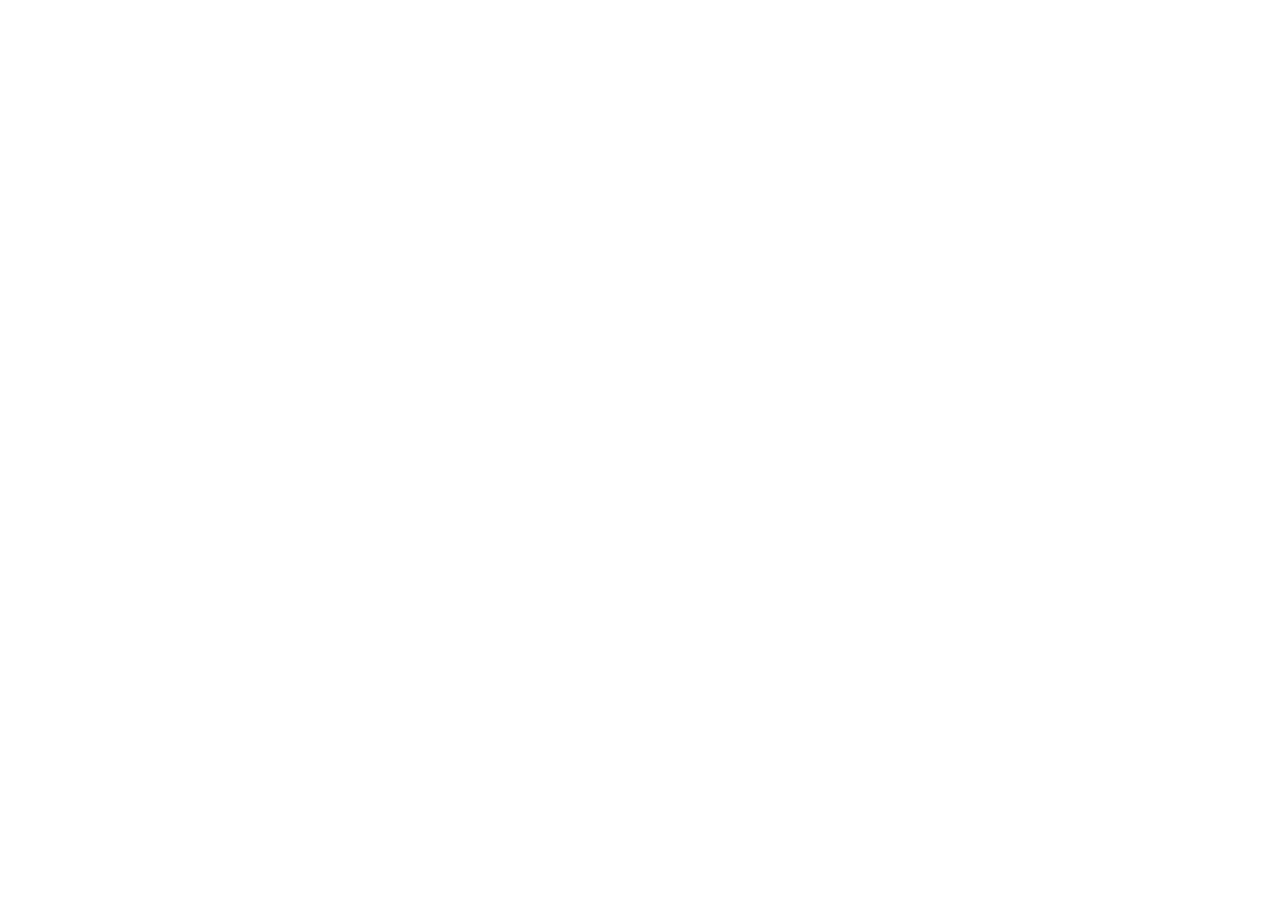
==== commit 49d486d9: "Redirect GitHub Pages routes to pedromopi.com" ====
--- a/index.html
+++ b/index.html
@@ -1,602 +1,16 @@
-<!DOCTYPE html>
-<html lang="pt-BR">
+<!doctype html>
+<html lang="en">
 <head>
-    <meta charset="UTF-8">
-    <meta name="viewport" content="width=device-width, initial-scale=1.0">
-    <title>Dev Portfolio</title>
-    <link href="https://fonts.googleapis.com/css2?family=Inter:wght@300;400;600;700&display=swap" rel="stylesheet">
-    
-    <style>
-        :root {
-            --bg-color: #1a120f;
-            --card-bg: rgba(255, 255, 255, 0.04);
-            --primary: #d26f45;
-            --primary-strong: #b4542f;
-            --text-main: #f4ede5;
-            --text-secondary: #c8b6a8;
-            --gradient: linear-gradient(135deg, #d26f45 0%, #b4542f 55%, #f0c7a4 100%);
-        }
-
-        * {
-            margin: 0;
-            padding: 0;
-            box-sizing: border-box;
-            font-family: 'Inter', sans-serif;
-            transition: all 0.3s ease;
-        }
-
-        body {
-            background-color: var(--bg-color);
-            color: var(--text-main);
-            line-height: 1.6;
-            overflow-x: hidden;
-            background-image: radial-gradient(circle at 12% 18%, rgba(210, 111, 69, 0.14) 0%, transparent 22%),
-                              radial-gradient(circle at 78% 82%, rgba(240, 199, 164, 0.12) 0%, transparent 24%);
-        }
-
-        /* Container Principal */
-        .container {
-            max-width: 1000px;
-            margin: 0 auto;
-            padding: 2rem;
-        }
-
-        /* Header e Botão de Idioma */
-        header {
-            display: flex;
-            justify-content: flex-end;
-            align-items: center;
-            gap: 0.75rem;
-            padding: 1rem 0;
-        }
-
-        .github-link {
-            color: var(--primary);
-            text-decoration: none;
-            font-weight: 600;
-            border: 1px solid var(--primary);
-            padding: 0.5rem 0.9rem;
-            border-radius: 50px;
-            display: flex;
-            align-items: center;
-            gap: 0.35rem;
-            background: transparent;
-            box-shadow: 0 10px 30px rgba(0, 0, 0, 0.1);
-        }
-
-        .github-link:hover {
-            border-color: var(--primary);
-            background: var(--primary);
-            color: var(--bg-color);
-            transform: translateY(-2px);
-            box-shadow: 0 10px 30px rgba(210, 111, 69, 0.35);
-        }
-
-        .github-handle {
-            color: inherit;
-            font-weight: 600;
-            letter-spacing: 0.3px;
-            font-size: 0.9rem;
-        }
-
-        .github-link:hover .github-handle {
-            color: var(--bg-color);
-        }
-
-        .lang-btn {
-            background: transparent;
-            border: 1px solid var(--primary);
-            color: var(--primary);
-            padding: 0.5rem 1rem;
-            border-radius: 50px;
-            cursor: pointer;
-            font-weight: 600;
-            font-size: 0.9rem;
-            display: flex;
-            align-items: center;
-            gap: 0.4rem;
-            box-shadow: 0 10px 30px rgba(0, 0, 0, 0.1);
-        }
-
-        .lang-btn:hover {
-            background: var(--primary);
-            color: var(--bg-color);
-            transform: translateY(-2px);
-            box-shadow: 0 10px 30px rgba(210, 111, 69, 0.35);
-        }
-
-        .flag {
-            font-size: 1.1rem;
-        }
-
-        /* Hero Section (Sobre) */
-        .hero {
-            display: flex;
-            align-items: flex-start;
-            gap: 3rem;
-            margin: 4rem 0;
-            animation: fadeIn 1s ease-out;
-        }
-
-        .profile-img-container {
-            position: relative;
-            display: flex;
-            flex-direction: column;
-            align-items: center;
-        }
-
-        .profile-img {
-            width: 180px;
-            height: 180px;
-            border-radius: 50%;
-            object-fit: cover;
-            border: 3px solid var(--primary);
-            box-shadow: 0 0 25px rgba(210, 111, 69, 0.35);
-        }
-
-        .profile-handle {
-            margin-top: 0.6rem;
-            font-weight: 700;
-            color: var(--text-secondary);
-            letter-spacing: 0.3px;
-        }
-
-        .profile-skills {
-            display: flex;
-            flex-wrap: wrap;
-            gap: 0.5rem;
-            margin-top: 1rem;
-            max-width: 220px;
-            justify-content: center;
-        }
-
-        .hero-content h1 {
-            font-size: 3.5rem;
-            font-weight: 700;
-            margin-bottom: 0.12rem;
-            line-height: 1.18;
-            padding-bottom: 0.08rem;
-            background: var(--gradient);
-            -webkit-background-clip: text;
-            -webkit-text-fill-color: transparent;
-        }
-
-        .handle-role {
-            display: flex;
-            align-items: center;
-            gap: 0.6rem;
-            margin-bottom: 0.35rem;
-        }
-
-        .role {
-            font-size: 1.1rem;
-            color: var(--primary);
-            margin: 0;
-            font-weight: 600;
-        }
-
-        .handle {
-            color: var(--text-secondary);
-            margin: 0;
-            font-weight: 600;
-            letter-spacing: 0.3px;
-        }
-
-        .description {
-            color: var(--text-secondary);
-            max-width: 650px;
-            font-size: 1rem;
-            white-space: pre-line;
-        }
-
-        .description .extra {
-            display: block;
-            margin-top: 0.75rem;
-        }
-
-        /* Projetos */
-        .projects-section {
-            margin-top: 5rem;
-        }
-
-        .section-title {
-            font-size: 2rem;
-            margin-bottom: 2rem;
-            position: relative;
-            display: inline-block;
-        }
-
-        .section-title::after {
-            content: '';
-            position: absolute;
-            left: 0;
-            bottom: -5px;
-            width: 60px;
-            height: 4px;
-            background: var(--gradient);
-            border-radius: 2px;
-        }
-
-        .section-intro {
-            color: var(--text-secondary);
-            max-width: 650px;
-            margin: -1rem 0 2rem;
-        }
-
-        .grid {
-            display: grid;
-            grid-template-columns: repeat(auto-fit, minmax(300px, 1fr));
-            gap: 2rem;
-        }
-
-        .card {
-            display: block;
-            background: var(--card-bg);
-            border: 1px solid rgba(255, 255, 255, 0.1);
-            border-radius: 16px;
-            padding: 2rem;
-            backdrop-filter: blur(10px);
-            box-shadow: 0 10px 40px rgba(0, 0, 0, 0.25);
-            text-decoration: none;
-            color: inherit;
-            cursor: pointer;
-        }
-
-        .card.static-card {
-            cursor: default;
-        }
-
-        .card:hover,
-        .card:focus-visible {
-            transform: translateY(-5px);
-            border-color: var(--primary);
-            box-shadow: 0 10px 30px rgba(0,0,0,0.2);
-        }
-
-        .static-card:hover {
-            transform: none;
-        }
-
-        .card:hover h3,
-        .card:focus-visible h3 {
-            color: var(--primary);
-        }
-
-        .card:focus-visible {
-            outline: 2px solid var(--primary);
-            outline-offset: 6px;
-        }
-
-        .card h3 {
-            font-size: 1.5rem;
-            margin-bottom: 1rem;
-        }
-
-        .app-card h3 {
-            margin-bottom: 0.75rem;
-        }
-
-        .app-header {
-            display: flex;
-            align-items: center;
-            gap: 1rem;
-            margin-bottom: 1.25rem;
-        }
-
-        .app-identity {
-            display: flex;
-            align-items: center;
-            gap: 1rem;
-            min-width: 0;
-        }
-
-        .app-icon {
-            width: 72px;
-            height: 72px;
-            border-radius: 18px;
-            flex: 0 0 72px;
-            object-fit: cover;
-            box-shadow: 0 10px 24px rgba(0, 0, 0, 0.24);
-        }
-
-        .card p {
-            color: var(--text-secondary);
-            font-size: 0.95rem;
-            margin-bottom: 1.5rem;
-        }
-
-        .app-actions {
-            display: flex;
-            flex-wrap: wrap;
-            gap: 0.75rem;
-            margin-left: auto;
-            justify-content: flex-end;
-        }
-
-        .app-action {
-            border: 1px solid var(--primary);
-            border-radius: 50px;
-            color: var(--primary);
-            display: inline-flex;
-            align-items: center;
-            justify-content: center;
-            width: 42px;
-            height: 42px;
-            text-decoration: none;
-        }
-
-        .app-action:hover,
-        .app-action:focus-visible {
-            background: var(--primary);
-            color: var(--bg-color);
-        }
-
-        .app-action svg {
-            width: 20px;
-            height: 20px;
-            fill: currentColor;
-        }
-
-        .app-action.is-disabled {
-            border-color: rgba(200, 182, 168, 0.35);
-            color: rgba(200, 182, 168, 0.65);
-            cursor: not-allowed;
-        }
-
-        .app-action.is-disabled:hover,
-        .app-action.is-disabled:focus-visible {
-            background: transparent;
-            color: rgba(200, 182, 168, 0.65);
-        }
-
-        .tech-stack {
-            display: flex;
-            gap: 0.5rem;
-            flex-wrap: wrap;
-        }
-
-        .tag {
-            background: rgba(210, 111, 69, 0.12);
-            color: var(--primary);
-            padding: 0.25rem 0.75rem;
-            border-radius: 4px;
-            font-size: 0.8rem;
-            font-weight: 600;
-        }
-
-        /* Footer */
-        footer {
-            margin-top: 5rem;
-            text-align: center;
-            color: var(--text-secondary);
-            padding-bottom: 2rem;
-            font-size: 0.9rem;
-        }
-
-        /* Mobile */
-        @media (max-width: 768px) {
-            .hero {
-                flex-direction: column;
-                align-items: center;
-                text-align: center;
-                gap: 2rem;
-            }
-            
-            .hero-content h1 {
-                font-size: 2.5rem;
-            }
-
-            .description {
-                margin: 0 auto;
-            }
-
-            .app-header {
-                align-items: flex-start;
-                flex-direction: column;
-            }
-
-            .app-actions {
-                margin-left: 0;
-                justify-content: flex-start;
-            }
-        }
-
-        @keyframes fadeIn {
-            from { opacity: 0; transform: translateY(20px); }
-            to { opacity: 1; transform: translateY(0); }
-        }
-    </style>
+  <meta charset="utf-8">
+  <meta name="robots" content="noindex">
+  <meta http-equiv="refresh" content="0; url=https://pedromopi.com/">
+  <link rel="canonical" href="https://pedromopi.com/">
+  <title>Redirecting…</title>
+  <script>
+    window.location.replace('https://pedromopi.com' + window.location.pathname + window.location.search + window.location.hash);
+  </script>
 </head>
 <body>
-
-    <div class="container">
-        <header>
-            <a class="github-link" href="https://github.com/pedromopi" target="_blank" rel="noopener noreferrer">
-                GitHub
-                <span class="github-handle">@pedromopi</span>
-            </a>
-            <button class="lang-btn" onclick="toggleLanguage()" id="btn-lang">
-                <span class="flag" id="flag"></span>
-                <span id="btn-lang-text"></span>
-            </button>
-        </header>
-
-        <section class="hero">
-            <div class="profile-img-container">
-                <img src="img/me_compresssed.png" alt="Profile" class="profile-img">
-                <p class="profile-handle">@pedromopi</p>
-                <div class="profile-skills">
-                    <span class="tag">Python</span>
-                    <span class="tag">SQL</span>
-                    <span class="tag">Objective-C</span>
-                    <span class="tag">Swift</span>
-                    <span class="tag">AWS</span>
-                    <span class="tag">MongoDB</span>
-                    <span class="tag">Automação</span>
-                </div>
-            </div>
-            <div class="hero-content">
-                <h1>Pedro Borges</h1>
-                <div class="handle-role">
-                    <p class="role" data-key="role"></p>
-                </div>
-                <p class="description" data-key="desc">
-                    <span data-key="descIntro"></span>
-                    <span class="extra" id="desc-more" data-key="descMore"></span>
-                </p>
-            </div>
-        </section>
-
-        <section class="projects-section">
-            <h2 class="section-title" data-key="appsTitle"></h2>
-            <p class="section-intro" data-key="appsIntro"></p>
-
-            <div class="grid">
-                <div class="card app-card static-card">
-                    <div class="app-header">
-                        <div class="app-identity">
-                            <img class="app-icon" src="apps/hide-photos-by-date/icon.png?v=d533d44" alt="Hide Photos by Date app icon">
-                            <h3>Hide Photos by Date</h3>
-                        </div>
-                        <div class="app-actions">
-                            <a class="app-action" href="https://github.com/pedromopi/hide-photos-by-date" target="_blank" rel="noopener noreferrer" aria-label="GitHub">
-                                <svg viewBox="0 0 24 24" aria-hidden="true">
-                                    <path d="M12 2C6.48 2 2 6.58 2 12.24c0 4.52 2.87 8.35 6.84 9.71.5.09.68-.22.68-.49 0-.24-.01-.88-.01-1.73-2.78.62-3.37-1.37-3.37-1.37-.45-1.18-1.11-1.49-1.11-1.49-.91-.64.07-.63.07-.63 1 .07 1.53 1.06 1.53 1.06.9 1.56 2.36 1.11 2.93.85.09-.67.35-1.11.63-1.37-2.22-.26-4.55-1.14-4.55-5.06 0-1.12.39-2.03 1.03-2.75-.1-.26-.45-1.3.1-2.71 0 0 .84-.28 2.75 1.05A9.33 9.33 0 0 1 12 6.98c.85 0 1.7.12 2.5.34 1.9-1.33 2.74-1.05 2.74-1.05.55 1.41.2 2.45.1 2.71.64.72 1.03 1.63 1.03 2.75 0 3.93-2.34 4.79-4.57 5.05.36.32.68.94.68 1.9 0 1.37-.01 2.47-.01 2.8 0 .27.18.59.69.49A10.1 10.1 0 0 0 22 12.24C22 6.58 17.52 2 12 2Z"/>
-                                </svg>
-                            </a>
-                            <a class="app-action" href="https://apps.apple.com/br/app/hide-photos-by-date/id6780264707" target="_blank" rel="noopener noreferrer" aria-label="App Store">
-                                <svg viewBox="0 0 24 24" aria-hidden="true">
-                                    <path d="M16.73 2.75c.06 1.24-.43 2.34-1.12 3.13-.75.86-1.98 1.52-3.17 1.43-.08-1.18.47-2.4 1.14-3.16.77-.88 2.1-1.55 3.15-1.4Zm3.74 15.88c-.56 1.23-.83 1.78-1.55 2.87-1.01 1.53-2.43 3.43-4.2 3.45-1.57.01-1.98-1-4.11-.99-2.13.01-2.58 1-4.15.99-1.77-.02-3.12-1.73-4.14-3.26C-.51 17.42-.8 12.41 1.06 9.74c1.31-1.89 3.39-3 5.33-3.03 1.98-.04 3.85 1.05 4.11 1.05.25 0 2.24-1.31 4.75-1.12 1.05.04 4 .42 5.9 3.19-5.17 2.84-4.33 9.14-.68 8.8Z" transform="scale(.82) translate(2 0)"/>
-                                </svg>
-                            </a>
-                        </div>
-                    </div>
-                    <p data-key="app1Desc"></p>
-                    <div class="tech-stack">
-                        <span class="tag">Swift</span>
-                        <span class="tag">Fotos</span>
-                        <span class="tag">Privacidade</span>
-                    </div>
-                </div>
-
-                <div class="card app-card static-card">
-                    <div class="app-header">
-                        <div class="app-identity">
-                            <img class="app-icon" src="apps/my-prompt-gallery/icon.png" alt="My Prompt Gallery app icon">
-                            <h3>My Prompt Gallery</h3>
-                        </div>
-                    </div>
-                    <p data-key="app2Desc"></p>
-                    <div class="tech-stack">
-                        <span class="tag">Swift</span>
-                        <span class="tag">Apple Intelligence</span>
-                        <span class="tag">iCloud</span>
-                    </div>
-                </div>
-            </div>
-        </section>
-
-        <section class="projects-section">
-            <h2 class="section-title" data-key="projectsTitle"></h2>
-            
-            <div class="grid">
-                <a class="card" href="https://pedro-public-repo.s3.us-east-2.amazonaws.com/aurora.html" target="_blank" rel="noopener noreferrer">
-                    <h3>Aurora Developers</h3>
-                    <p data-key="p1Desc"></p>
-                    <div class="tech-stack">
-                        <span class="tag">AWS Lambda</span>
-                        <span class="tag">App Store Connect API</span>
-                        <span class="tag">MongoDB</span>
-                    </div>
-                </a>
-
-                <a class="card" href="https://github.com/pedromopi/iCloudOffloader" target="_blank" rel="noopener noreferrer">
-                    <h3>iCloud Offloader</h3>
-                    <p data-key="p2Desc"></p>
-                    <div class="tech-stack">
-                        <span class="tag">Swift</span>
-                    </div>
-                </a>
-
-                <a class="card" href="https://github.com/pedromopi" target="_blank" rel="noopener noreferrer">
-                    <h3>iOS Instagram Hooks</h3>
-                    <p data-key="p3Desc"></p>
-                    <div class="tech-stack">
-                        <span class="tag">ObjC</span>
-                        <span class="tag">Reverse engineering</span>
-                        <span class="tag">Dynamic hooking</span>
-                    </div>
-                </a>
-            </div>
-        </section>
-
-        <footer>
-            <p>&copy; <span id="year"></span> pedromopi.</p>
-        </footer>
-    </div>
-
-    <script>
-        // Configuração de Idiomas
-        const translations = {
-            pt: {
-                btn: "EN",
-                flag: "🇺🇸",
-                role: "Desenvolvedor Full Stack",
-                descIntro: "Engenheiro por formação, data scientist por profissão e desenvolvedor por curiosidade crônica há mais de 15 anos.",
-                descMore: "Trabalho diariamente com Python, SQL e análise de dados em contextos financeiros com grandes volumes de informação.\n\nTenho forte interesse em sistemas, automação e engenharia reversa. Desenvolvo apps e ferramentas para iOS e macOS, principalmente em Objective-C, (mas aprendendo Swift), explorando desde UI até hooks de baixo nível.\n\nTambém gosto de construir soluções completas, do backend em Python e AWS até interfaces simples e funcionais.",
-                btnMore: "Ver mais",
-                btnLess: "Ver menos",
-                projectsTitle: "Trabalhos publicos",
-                p1Desc: "Uma plataforma em nuvem para cadastro de usuários, assinatura e distribuição de testes de aplicativos iOS.",
-                p2Desc: "Um app para macOS que ajuda você a impedir que o iCloud Drive preencha silenciosamente o seu disco local.",
-                p3Desc: "Modificações para o app do Instagram no iOS realizadas por meio de hooks em tempo de execução, incluindo a possibilidade de baixar conteúdos, remover anúncios e mais.",
-                appsTitle: "iOS Apps",
-                appsIntro: "Projetos de aplicativos próprios, utilitários e experimentos que transformam problemas práticos em interfaces simples.",
-                app1Desc: "App para iOS focado em ocultar fotos a partir de uma data escolhida, ajudando a organizar e proteger imagens pessoais com mais controle.",
-                app2Desc: "Galeria para salvar, organizar, pesquisar e exportar prompts de geração de imagens, com sincronização pelo iCloud e recursos de Apple Intelligence."
-            },
-            en: {
-                btn: "PT",
-                flag: "🇧🇷",
-                role: "Full Stack Developer",
-                descIntro: "Engineer turned data scientist and developer out of chronic curiosity for over 15 years.",
-                descMore: "I work daily with Python, SQL, and data analysis in financial contexts with large volumes of information.\n\nI have a strong interest in systems, automation, and reverse engineering. I build apps and tools for iOS and macOS, mainly in Objective-C (learning Swift), exploring everything from UI to low-level hooks.\n\nI also enjoy building end-to-end solutions, from Python/AWS backends to simple, functional interfaces.",
-                btnMore: "Read more",
-                btnLess: "Read less",
-                projectsTitle: "Public Works",
-                p1Desc: "A cloud platform for user enrollment, signing and distribution of iOS app tests.",
-                p2Desc: "A macOS app that helps you stop iCloud Drive from silently filling up your local disk.",
-                p3Desc: "Modifications for Instagram's iOS app performed via on-the-fly hooks, including the ability to download content, remove ads, and more.",
-                appsTitle: "iOS Apps",
-                appsIntro: "Personal app projects, utilities, and experiments that turn practical problems into simple interfaces.",
-                app1Desc: "An iOS app focused on hiding photos from a selected date, helping organize and protect personal images with more control.",
-                app2Desc: "A gallery for saving, organizing, searching, and exporting image-generation prompts, with iCloud sync and Apple Intelligence features."
-            }
-        };
-
-        let currentLang = 'pt';
-        function setLanguage(lang) {
-            currentLang = lang;
-            const t = translations[currentLang];
-
-            document.getElementById('btn-lang-text').textContent = t.btn;
-            document.getElementById('flag').textContent = t.flag;
-
-            document.querySelectorAll('[data-key]').forEach(element => {
-                const key = element.getAttribute('data-key');
-                if (t[key]) {
-                    element.textContent = t[key];
-                }
-            });
-        }
-
-        function toggleLanguage() {
-            setLanguage(currentLang === 'pt' ? 'en' : 'pt');
-        }
-
-        // Atualiza o ano automaticamente
-        document.getElementById('year').innerText = new Date().getFullYear();
-        setLanguage(currentLang);
-    </script>
+  <p>Redirecting to <a href="https://pedromopi.com/">https://pedromopi.com/</a>…</p>
 </body>
 </html>
